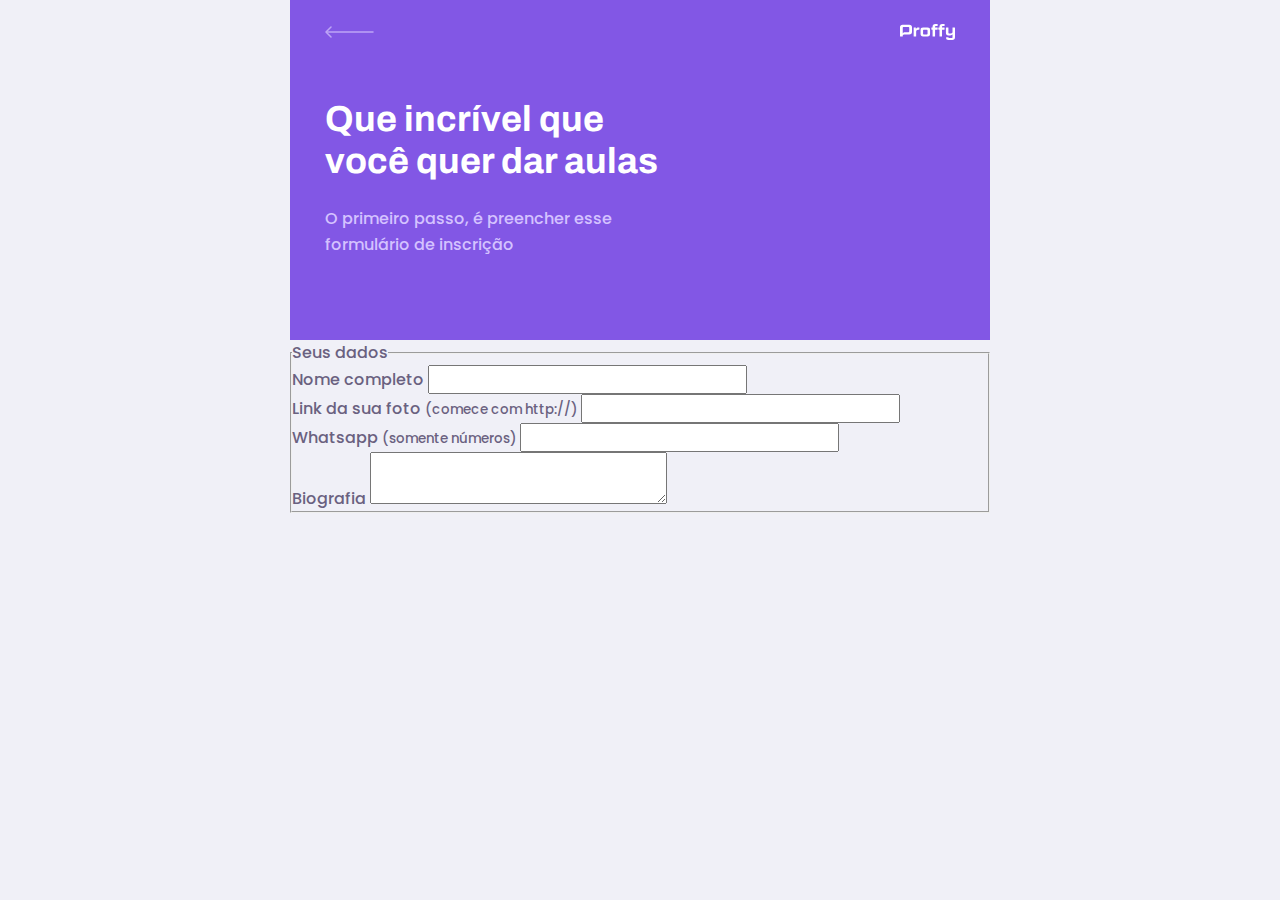
==== give-classes.html @ b58c8b5b "Iniciação da page give-classes" ====
<!DOCTYPE html>
<html lang="en">
<head>
    <meta charset="UTF-8">
    <meta name="viewport" content="width=device-width, initial-scale=1.0">
    <title>Proffy | Sua plataforma de estudos</title>

    <link rel="stylesheet" href="/styles/main.css">
    <link rel="stylesheet" href="/styles/partials/header.css">
    <link rel="stylesheet" href="/styles/partials/page-give-classes.css">

    <link href="https://fonts.googleapis.com/css2?family=Archivo:wght@400;700&amp;family=Poppins:wght@400;600&amp;display=swap" rel="stylesheet">

</head>
<body id="page-give-classes">

    <div id="container">
        <header class="page-header">
            <div class="top-bar-container">
                <a href="/">
                    <img src="/images/icons/back.svg" alt="Voltar">
                </a>
                <img src="/images/logo.svg" alt="Proffy">
            </div>
            <div class="header-content">
                <strong>Que incrível que você quer dar aulas</strong>
                <p>O primeiro passo, é preencher esse formulário de inscrição</p>
            </div>
        </header>
        <main>
            <form action="" id="create-class">
                <fieldset> <!-- Cria um agrupamento de dados-->
                    <legend>Seus dados</legend>
                    
                    <div class="input-block">
                        <label for="name">Nome completo</label>
                        <input name="name" id="name" required>
                    </div>
                    <div class="input-block">
                        <label for="avatar">Link da sua foto <small>(comece com http://)</small></label>
                        <input name="avatar" id="avatar" type="url" required>
                    </div>
                    <div class="input-block">
                        <label for="whatsapp">Whatsapp <small>(somente números)</small></label>
                        <input name="whatsapp" id="whatsapp" type="number" required>
                    </div>
                    <div class="textarea-block">
                        <label for="bio">Biografia</label>
                        <textarea name="bio" id="bio" required></textarea>
                    </div>
                </fieldset>
            </form>
        </main>
    </div>
</body>
</html>
---- styles/main.css ----
:root { /*Variáveis de cores*/
    --color-background: #F0F0F7;
    --color-primary-lighter: #9871F5;
    --color-primary-light: #916BEA;
    --color-primary: #8257E5;
    --color-primary-dark: #774DD6;
    --color-primary-darker: #6842c2;
    --color-secondary: #04D361;
    --color-secondary-dark: #04BF58;
    --color-title-in-primary: #FFFFFF;
    --color-text-in-primary: #D4C2FF;
    --color-text-title: #32264D;
    --color-text-complement: #9C98A6;
    --color-text-base: #6A6180;
    --color-line-in-white: #E6E6F0;
    --color-input-background: #F8F8FC;
    --color-button-text: #FFFFFF;
    --color-box-base: #FFFFFF;
    --color-box-footer: #FAFAFC;
    --color-small-info: #C1BCCC;
    /* Tamanho da fonte padrão: 16px - 100% - 1rem*/
    font-size: 60%; /* controle das medidas rem */
}

* {
    margin: 0;
    padding: 0;
    box-sizing: border-box;
}

html, body {
    height: 100vh;
}

body {
    background-color: var(--color-background);
    display: flex;
    align-items: center;
    justify-content: center;
}

body,
input,
button,
textarea {
    font: 500 1.6rem Poppins;
    /*font-weight: 500;
    font-size: 1.6rem;
    font-family: Poppins;*/
    color: var(--color-text-base)
}

#container {
    width: 90vw;
    max-width: 700px;
}

@media (min-width: 700px) {
    :root {
        font-size:  62.5%;
    }
}
---- styles/partials/header.css ----
.page-header {
    background: var(--color-primary);

    display: flex;  /* deixa ao lado do outro */
    flex-direction: column; 
}

.page-header .top-bar-container {
    width: 90%;
    margin: 0 auto;
    display: flex;
    align-items: center;
    justify-content: space-between;

    padding: 1.6rem 0;

}

.page-header .top-bar-container a {
    height: 3.2rem;
    transition: opasity 0,2s;
}

.page-header .top-bar-container a:hover {
    opacity: 0.6;
}

.page-header .top-bar-container > img {
    height: 1.6rem;
}

.page-header .header-content {
    width: 90%;
    margin: 3.2rem auto;
    position: relative;
}

.page-header .header-content strong {
    font: 700 3.6rem Archivo;
    line-height: 4.2rem;
    color: var(--color-title-in-primary);
}

.page-header .header-content p {
   max-width: 30rem;
   font-size: 1.6rem;
   line-height: 2.6rem;
   color: var(--color-text-in-primary);
   margin-top: 2.4rem;   
}

@media (min-width: 700px) {

    .page-header {
        height: 340px;
    }

    .page-header .top-bar-container {
        max-width: 1100px;
    }

    .page-header .header-content {
        max-width: 740px;
        
        margin: 0 auto;

        flex: 1 1;
        padding-bottom: 48px;
        display: flex;
        flex-direction: column;
        justify-content: center;
    }
    
    .page-header .header-content strong {
        max-width: 350px;
    }

}
---- styles/partials/page-give-classes.css ----
#page-give-classes #container{
    width: 100vw;
    height: 100vh;
}
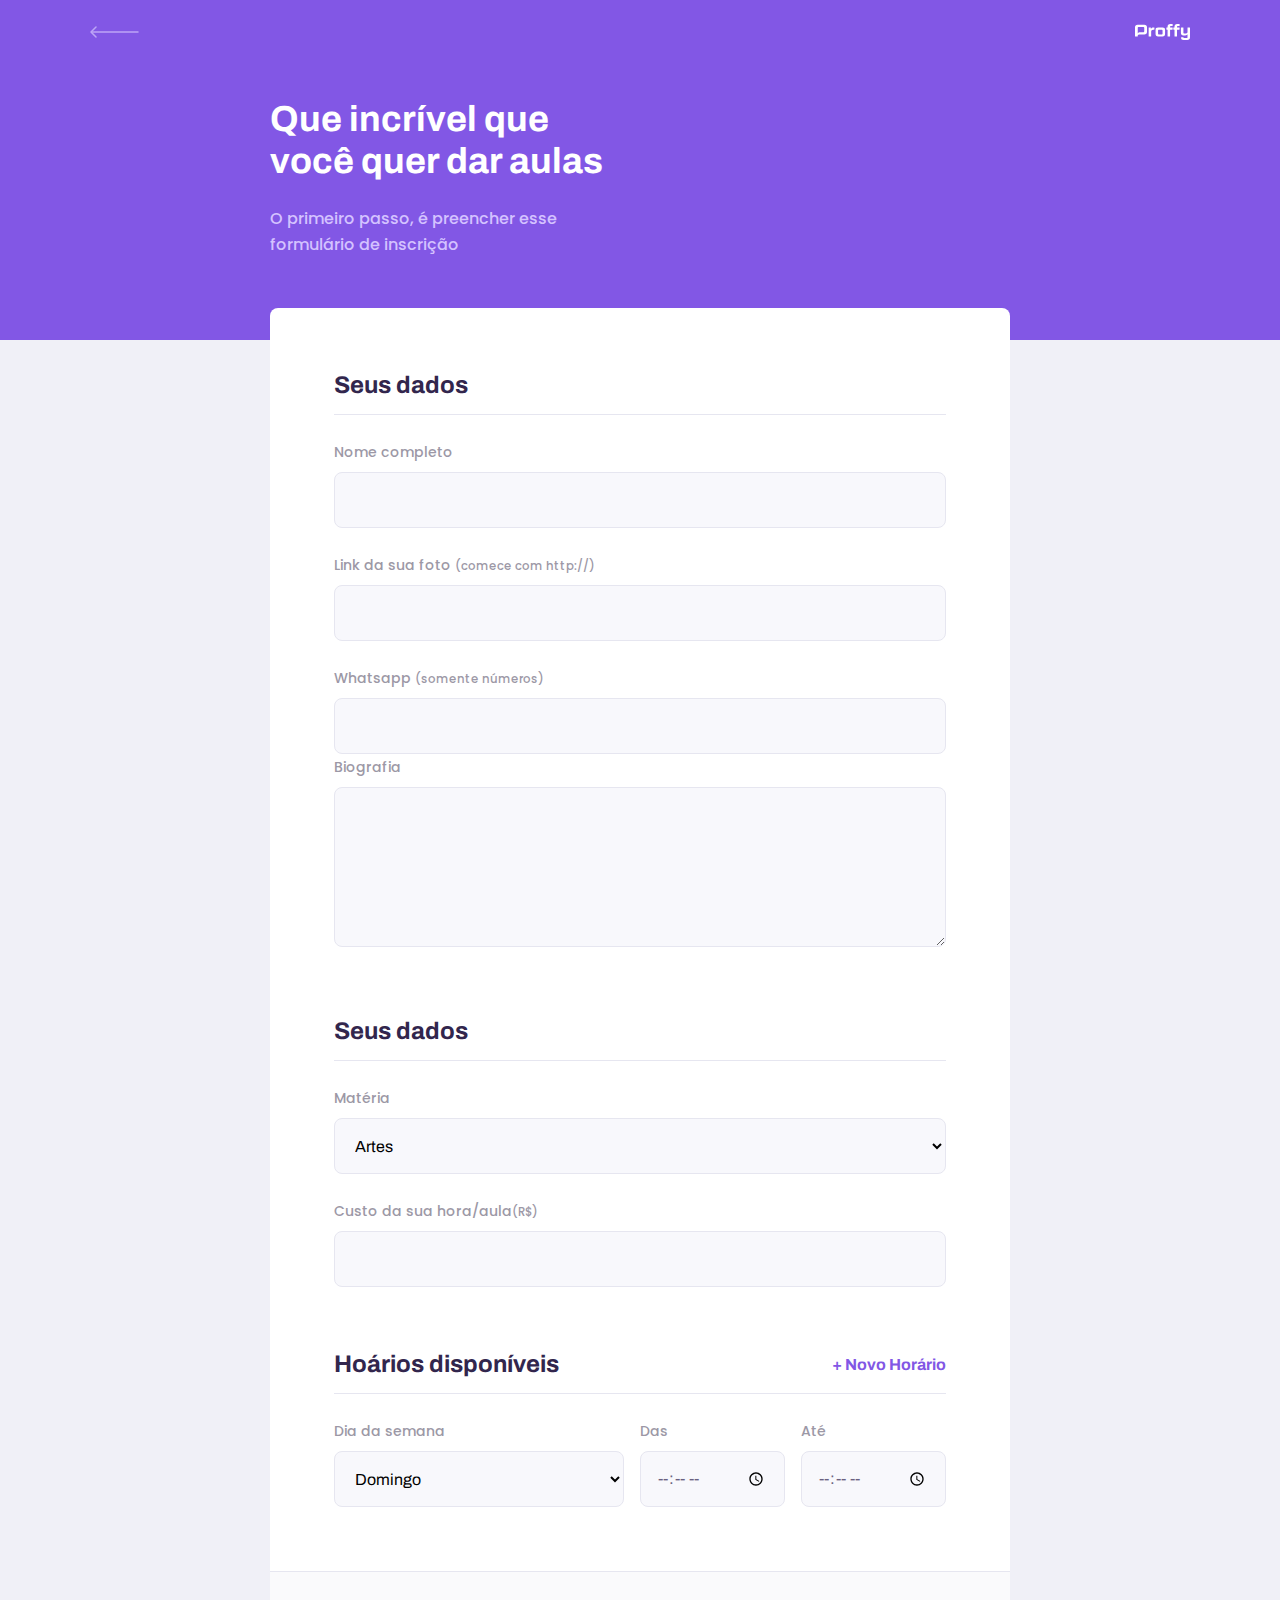
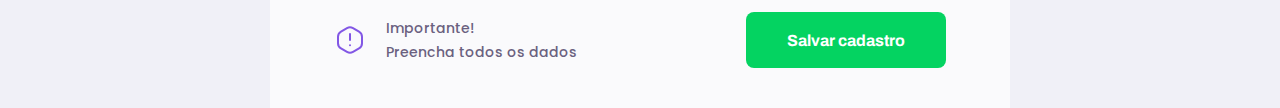
==== commit 04477ed4: "Finalizado a parte de design" ====
--- a/give-classes.html
+++ b/give-classes.html
@@ -7,6 +7,7 @@
 
     <link rel="stylesheet" href="/styles/main.css">
     <link rel="stylesheet" href="/styles/partials/header.css">
+    <link rel="stylesheet" href="/styles/partials/forms.css">
     <link rel="stylesheet" href="/styles/partials/page-give-classes.css">
 
     <link href="https://fonts.googleapis.com/css2?family=Archivo:wght@400;700&amp;family=Poppins:wght@400;600&amp;display=swap" rel="stylesheet">
@@ -49,7 +50,73 @@
                         <textarea name="bio" id="bio" required></textarea>
                     </div>
                 </fieldset>
+
+                <fieldset> <!-- Cria um agrupamento de dados-->
+                    <legend>Seus dados</legend>
+                    
+                    <div class="select-block">
+                        <label for="subject">Matéria</label>
+                        <select name="subject" id="subject">
+                            <option value="" disabled="" hidden="">Selecione uma opção</option>
+                            <option value="1">Artes</option>
+                            <option value="2">Biologia</option>
+                            <option value="3">Ciências</option>
+                            <option value="4">Educação</option>
+                            <option value="5">Física</option>
+                            <option value="6">Geografia</option>
+                            <option value="7">História</option>
+                            <option value="8">Matemática</option>
+                            <option value="9">Português</option>
+                            <option value="10">Química</option>
+                        </select>
+                    </div>
+                    <div class="input-block">
+                        <label for="cost">Custo da sua hora/aula<small>(R$)</small></label>
+                        <input name="cost" id="cost" type="number" required>
+                    </div>
+                </fieldset>
+
+                <fieldset id="schedule-items"> <!-- Cria um agrupamento de dados-->
+                    <legend>Hoários disponíveis
+                        <button id="add-time">+ Novo Horário</button>
+                    </legend>
+                    
+                    <div class="schedule-item">
+
+                        <div class="select-block">
+                            <label for="weekday">Dia da semana</label>
+                            <select name="weekday[]" required>
+                                <option value="" disabled="" hidden="">Selecione uma opção</option>
+                                <option value="0">Domingo</option>
+                                <option value="1">Segunda-feira</option>
+                                <option value="2">Terça-feira</option>
+                                <option value="3">Quarta-feira</option>
+                                <option value="4">Quinta-feira</option>
+                                <option value="5">Sexta-feira</option>
+                                <option value="6">Sábado</option>
+                            </select>
+                        </div>
+
+                        <div class="input-block">
+                            <label for="time_from">Das</label>
+                            <input type="time" name="time_from[]" required>
+                        </div>
+
+                        <div class="input-block">
+                            <label for="time_to">Até</label>
+                            <input type="time" name="time_to[]" required>
+                        </div>
+                    </div>
+                </fieldset>
             </form>
+
+            <footer>
+                <p>
+                    <img src="images/icons/warning.svg" alt="Aviso importante">
+                    Importante! <br> Preencha todos os dados
+                </p>
+                <button type="submit" form="create-class">Salvar cadastro</button>
+            </footer>
         </main>
     </div>
 </body>
--- a/styles/partials/forms.css
+++ b/styles/partials/forms.css
@@ -0,0 +1,46 @@
+
+.select-block label,
+.input-block label,
+.textarea-block label {
+    font-size: 1.4rem;
+    color: var(--color-text-complement);
+}
+
+.input-block input,
+.select-block select,
+.textarea-block textarea {
+    width: 100%;
+    height: 5.6rem;
+    margin-top: 0.8rem;
+    border-radius: 0.8rem;
+    background: var(--color-input-background);
+    border: 1px solid var(--color-line-in-white);
+    outline: 0;
+    padding: 0 1.6rem;
+    font: 1.6rem Archivo;
+}
+
+.textarea-block textarea {
+    padding: 1.2rem 1.6 rem;
+    height: 16rem;
+
+    resize: vertical;
+}
+
+.input-block,
+.textarea-block {
+    position: relative;
+}
+
+.input-block:focus-within::after,
+.textarea-block:focus-within::after {
+    content: "";
+
+    width: calc(100% - 3.2rem);
+    height: 2px;
+    background: var(--color-primary-light);
+
+    position: absolute;
+    left: 1.6rem;
+    bottom: 0;
+}
--- a/styles/partials/page-give-classes.css
+++ b/styles/partials/page-give-classes.css
@@ -1,4 +1,159 @@
 #page-give-classes #container{
     width: 100vw;
     height: 100vh;
-}+}
+
+#page-give-classes .page-header  .header-content {
+   margin-bottom: 6.4rem;
+}
+
+#page-give-classes main {
+    background: var(--color-box-base);
+    width: 100%;
+    max-width: 74rem;
+    border-radius: .8rem;
+    margin: -3.2rem auto 3.2rem;
+    padding-top: 6.4rem;
+}
+
+#page-give-classes fieldset {
+    border: none;
+    padding: 0 2.4rem;
+}
+
+#page-give-classes fieldset legend {
+    font: 700 2.4rem Archivo;
+    color: var(--color-text-title);
+    margin-bottom: 2.4rem;
+
+    display: flex;
+    align-items: center;
+    justify-content: space-between;
+
+   width: 100%;
+
+   padding-bottom: 1.6rem;
+   border-bottom: 1px solid var(--color-line-in-white);
+}
+
+#page-give-classes fieldset legend button {
+    background: none;
+    border: 0;
+
+    color: var(--color-primary);
+
+    font: 700 1.6rem Archivo;
+
+    cursor: pointer;
+
+    transition: 0.2s;
+}
+
+#page-give-classes fieldset legend button:hover {
+    transform: translateY(-5px);
+    color: var(--color-primary-dark);
+}
+
+#page-give-classes fieldset+fieldset { /*aplica ao fildset que tenha anterior a tele um fieldset*/
+    margin-top: 6.4rem;
+}
+                                
+#page-give-classes .input-block+.input-block, /*aplica ao input-block que tenha anterior a ele um input-block*/
+#page-give-classes .input-block+textarea-block, /* aplica ao textarea-block que tenha anterior a ele um input-block */
+#page-give-classes .select-block+.input-block { /*aplica ao input-block que tenha aterior a ele um select-block */
+    margin-top: 2.4rem;
+}
+
+#page-give-classes main footer {
+    padding: 4rem 2.4rem;
+
+    background: var(--color-box-footer);
+    border-top: 1px solid var(--color-line-in-white);
+    margin-top: 6.4rem;
+}
+
+#page-give-classes main footer p {
+     display: flex;
+     align-items: center;
+     justify-content: center;
+
+     font-size: 1.4rem;
+     line-height: 2.4rem;
+
+     color: var(color-text-complement);
+}
+
+#page-give-classes main footer p img {
+    margin-right: 2rem;
+}
+
+#page-give-classes main footer button {
+    width: 100%;
+    height: 5.6rem;
+    background: var(--color-secondary);
+    color: var(--color-button-text);
+    border: 0;
+    border-radius: .8rem;
+    cursor: pointer;
+    font: 700 1.6rem Archivo;
+
+    display: flex;
+    align-items: center;
+    justify-content: center;
+    text-decoration: none;
+
+    transition: 0.2s;
+    margin-top: 3.2rem;
+}
+
+#page-give-classes main footer button:hover {
+    background: var(--color-secondary-dark);
+}
+
+.schedule-item+.schedule-item {
+    margin-top: 3.2rem;
+    padding-top: 3.2rem;
+
+    border-top: 1px solid var(--color-line-in-white);
+}
+
+
+@media (min-width: 700px) {
+    #page-give-classes #container {
+        max-width: 100vw;
+    }
+
+    #page-give-classes .page-header .header-content {
+        margin-bottom: 0;
+    }
+
+    #page-give-classes main fieldset {
+        padding: 0 64px;
+    }
+    
+    .schedule-item {
+        display: grid;
+        grid-template-columns: 2fr 1fr 1fr;
+        column-gap: 1.6rem;
+    }
+
+    #page-give-classes #schedule-items .select-block+.input-block,
+    #page-give-classes #schedule-items .input-block+.input-block {
+        margin-top: 0;
+    }
+
+    #page-give-classes main footer {
+        padding: 40px 64px;
+
+        display: flex;
+        align-items: center;
+        justify-content: space-between;
+    }
+
+    #page-give-classes main footer button {
+        margin-top: 0;
+        width: 200px;
+    }
+    
+}
+
